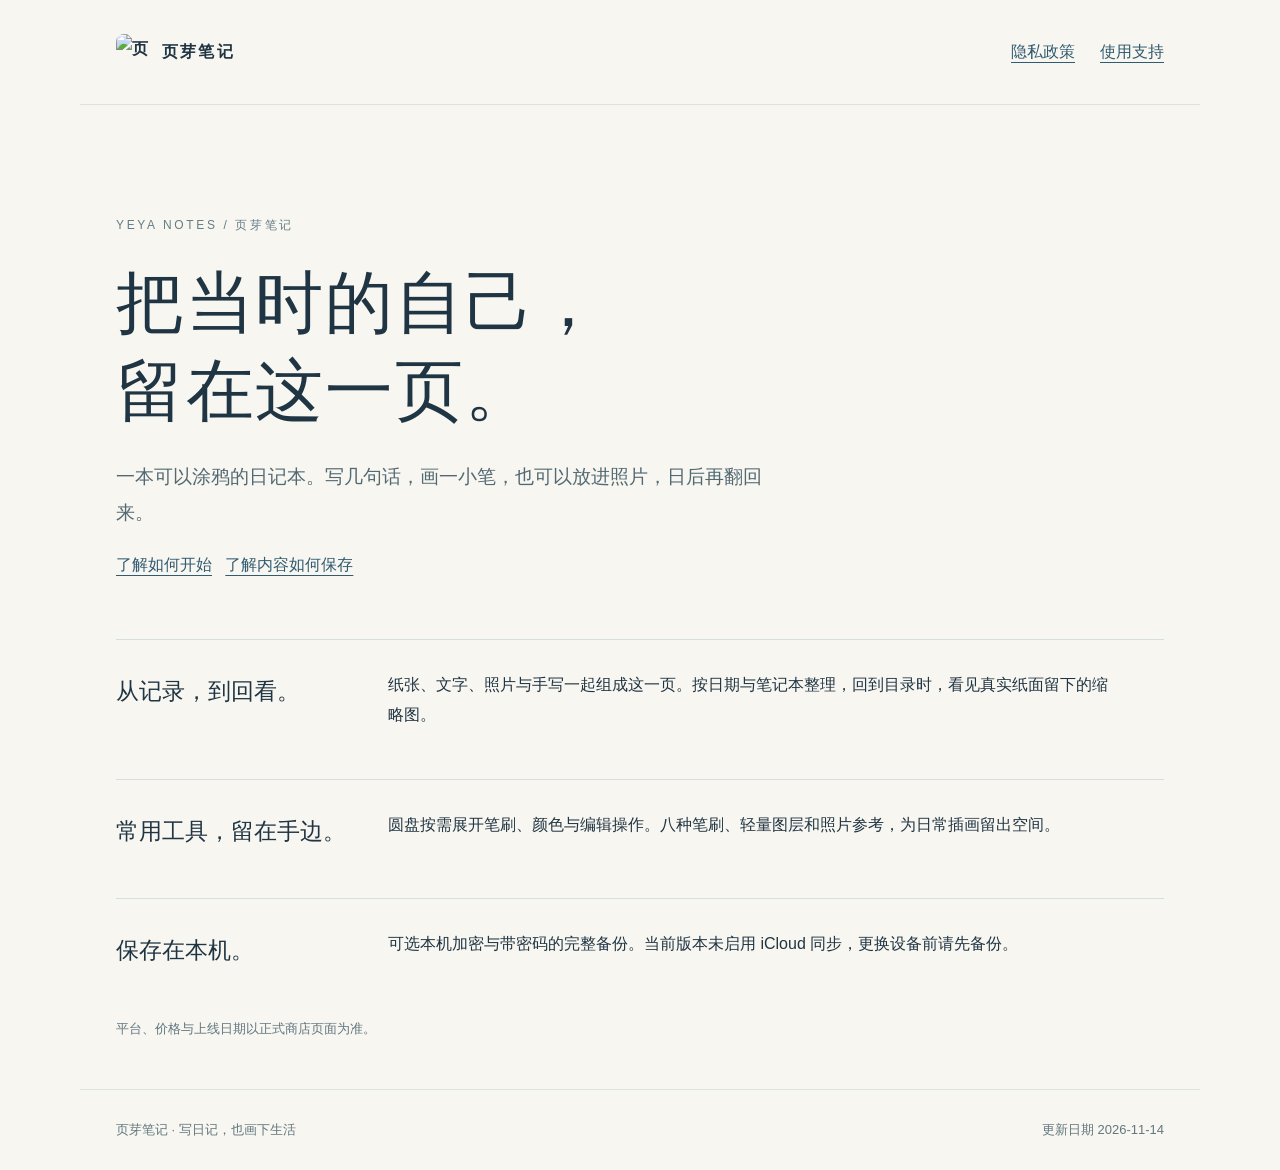
==== index.html @ a6630ebd "Publish Yeya Notes support and privacy pages" ====
<!doctype html><html lang="zh-Hans"><head><meta charset="utf-8"><meta name="viewport" content="width=device-width,initial-scale=1"><meta name="robots" content="noindex,nofollow"><meta name="description" content="页芽笔记：可以涂鸦的日记本。隐私与使用支持。"><title>可以涂鸦的日记本 · 页芽笔记</title><link rel="stylesheet" href="style.css"></head><body><header><a class="brand" href="index.html"><img src="media/app-icon.png" alt="页芽笔记双叶芽图标" width="36" height="36">页芽笔记</a><nav aria-label="站点导航"><a href="privacy.html" >隐私政策</a><a href="support.html" >使用支持</a></nav></header><main id="main"><div class="hero"><span class="eyebrow">YEYA NOTES / 页芽笔记</span><h1>把当时的自己，<br>留在这一页。</h1><p class="lead">一本可以涂鸦的日记本。写几句话，画一小笔，也可以放进照片，日后再翻回来。</p><p><a href="support.html">了解如何开始</a> &nbsp; <a href="privacy.html">了解内容如何保存</a></p></div><section class="line"><h2>从记录，到回看。</h2><p>纸张、文字、照片与手写一起组成这一页。按日期与笔记本整理，回到目录时，看见真实纸面留下的缩略图。</p></section><section class="line"><h2>常用工具，留在手边。</h2><p>圆盘按需展开笔刷、颜色与编辑操作。八种笔刷、轻量图层和照片参考，为日常插画留出空间。</p></section><section class="line"><h2>保存在本机。</h2><p>可选本机加密与带密码的完整备份。当前版本未启用 iCloud 同步，更换设备前请先备份。</p></section><p class="small">平台、价格与上线日期以正式商店页面为准。</p></main><footer><span>页芽笔记 · 写日记，也画下生活</span><span>更新日期 2026-11-14</span></footer></body></html>
---- style.css ----
*{box-sizing:border-box}html{scroll-behavior:smooth}body{margin:0;background:#f8f6f0;color:#203543;font:16px/1.85 -apple-system,BlinkMacSystemFont,'PingFang SC',sans-serif}a{color:#315b70;text-underline-offset:5px}a:focus-visible,summary:focus-visible{outline:3px solid #388ca7;outline-offset:6px}header,main,footer{max-width:1120px;margin:auto;padding:28px 36px}header{display:flex;align-items:center;justify-content:space-between;gap:20px;border-bottom:1px solid #dce2e0}.brand{font-weight:650;letter-spacing:.14em;text-decoration:none;color:inherit}nav{display:flex;gap:25px}.notice{background:#e8eef0;border-bottom:1px solid #d7e1e5;color:#355363;font-size:13px;padding:9px 24px;text-align:center}.eyebrow{font-size:12px;letter-spacing:.22em;color:#657d85}.hero{padding:76px 0 40px;max-width:800px}h1{font:500 clamp(34px,6vw,68px)/1.3 'Songti SC','Noto Serif CJK SC',serif;letter-spacing:.025em;margin:20px 0 24px}h2{font-size:23px;font-weight:550;margin:0 0 15px}p{margin:0 0 20px}.lead{font-size:19px;max-width:680px;color:#526973}.line{border-top:1px solid #d5dfdf;padding:30px 0;display:grid;grid-template-columns:240px 1fr;gap:32px}.line p{max-width:720px}.toc{display:flex;flex-wrap:wrap;gap:12px 22px;font-size:14px;padding:15px 0 40px}.small{font-size:13px;color:#627780}footer{font-size:13px;color:#627780;border-top:1px solid #dce2e0;display:flex;justify-content:space-between;gap:20px}.screens{display:grid;grid-template-columns:repeat(2,minmax(0,1fr));gap:24px;margin:30px 0 70px}figure{margin:0}figure img{display:block;width:100%;height:auto;border-radius:18px;box-shadow:0 10px 35px #23384612}figcaption{font-size:14px;color:#627780;margin-top:10px}details{padding:21px 0;border-top:1px solid #d5dfdf}summary{cursor:pointer;font-size:19px;min-height:44px;display:flex;align-items:center;justify-content:space-between}summary:after{content:'＋';font-size:18px;color:#73909b}details[open] summary:after{content:'－'}details p{padding:16px 0 0;max-width:800px}.contact{padding:35px;background:#e9efee;border-radius:14px;margin:40px 0}.muted{color:#627780}@media(max-width:640px){header,main,footer{padding-left:22px;padding-right:22px}nav{gap:15px;font-size:14px}.hero{padding-top:40px}.line{grid-template-columns:1fr;gap:3px;padding:24px 0}.screens{grid-template-columns:1fr}footer{flex-direction:column;gap:4px}}@media(prefers-reduced-motion:reduce){html{scroll-behavior:auto}}header a,.toc a{min-height:44px;display:inline-flex;align-items:center}header a{padding:6px 0}.brand{gap:10px}.brand img{border-radius:8px;flex-shrink:0}.toc a{padding:6px 0}.line{scroll-margin-top:20px}
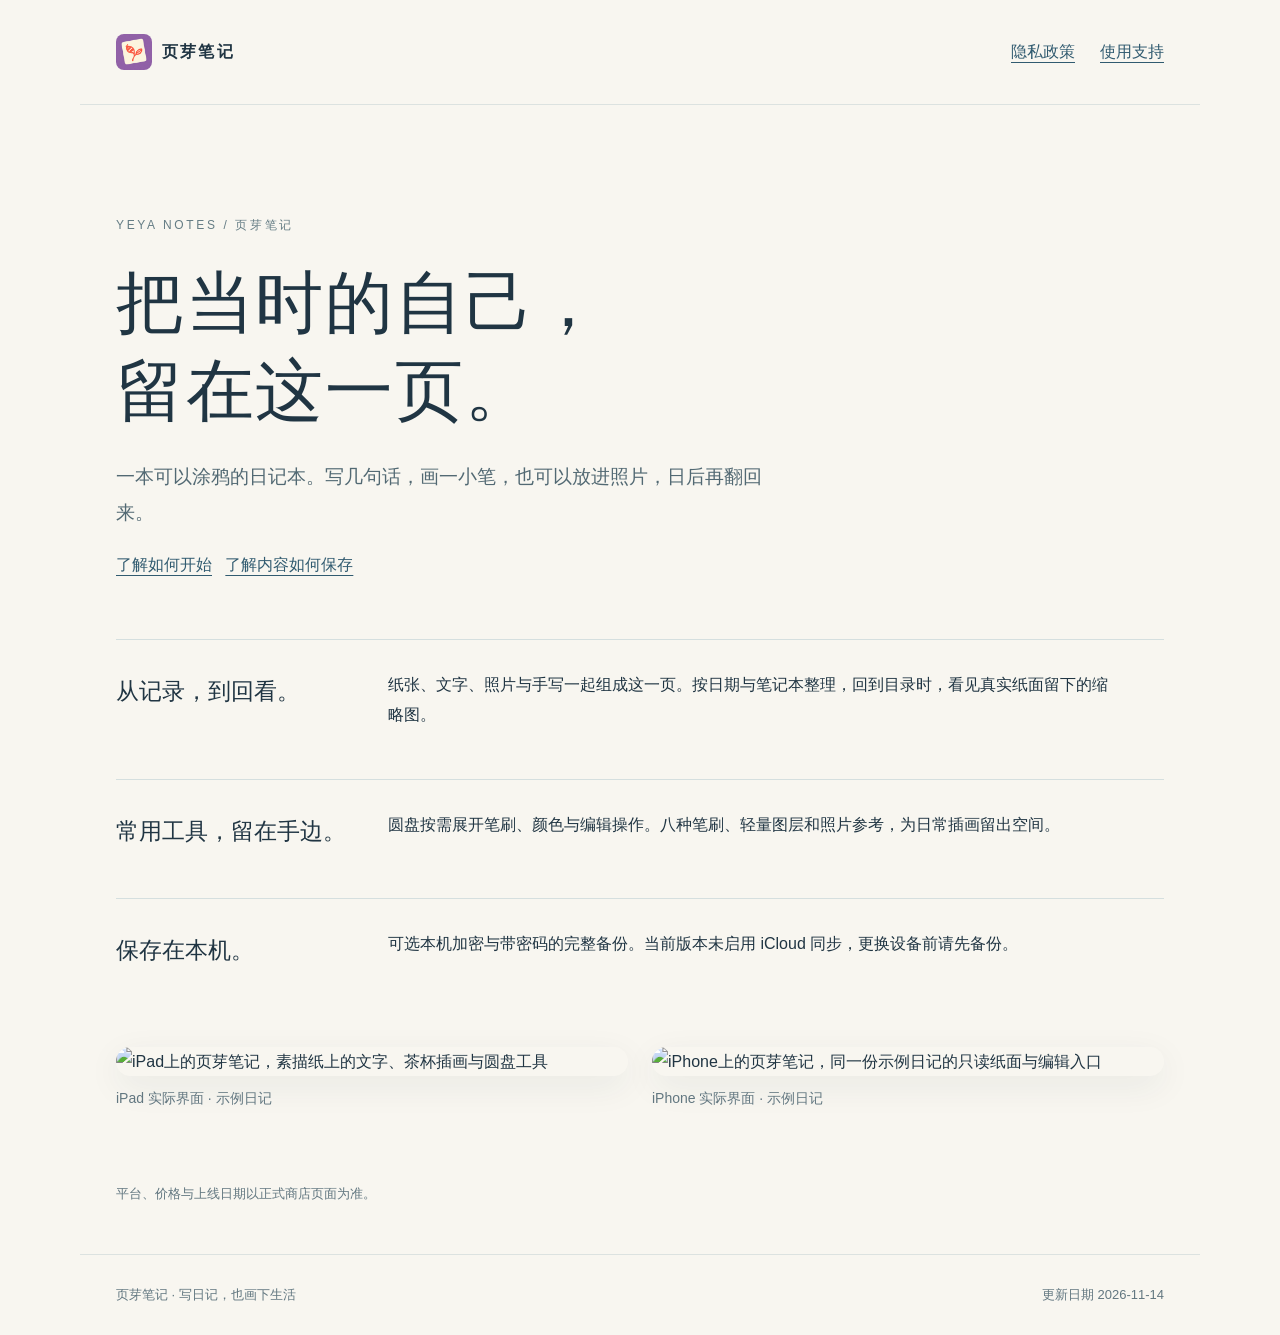
==== commit 846aedb1: "Load lightweight sample images on demand" ====
--- a/index.html
+++ b/index.html
@@ -1 +1 @@
-<!doctype html><html lang="zh-Hans"><head><meta charset="utf-8"><meta name="viewport" content="width=device-width,initial-scale=1"><meta name="robots" content="noindex,nofollow"><meta name="description" content="页芽笔记：可以涂鸦的日记本。隐私与使用支持。"><title>可以涂鸦的日记本 · 页芽笔记</title><link rel="stylesheet" href="style.css"></head><body><header><a class="brand" href="index.html"><img src="media/app-icon.png" alt="页芽笔记双叶芽图标" width="36" height="36">页芽笔记</a><nav aria-label="站点导航"><a href="privacy.html" >隐私政策</a><a href="support.html" >使用支持</a></nav></header><main id="main"><div class="hero"><span class="eyebrow">YEYA NOTES / 页芽笔记</span><h1>把当时的自己，<br>留在这一页。</h1><p class="lead">一本可以涂鸦的日记本。写几句话，画一小笔，也可以放进照片，日后再翻回来。</p><p><a href="support.html">了解如何开始</a> &nbsp; <a href="privacy.html">了解内容如何保存</a></p></div><section class="line"><h2>从记录，到回看。</h2><p>纸张、文字、照片与手写一起组成这一页。按日期与笔记本整理，回到目录时，看见真实纸面留下的缩略图。</p></section><section class="line"><h2>常用工具，留在手边。</h2><p>圆盘按需展开笔刷、颜色与编辑操作。八种笔刷、轻量图层和照片参考，为日常插画留出空间。</p></section><section class="line"><h2>保存在本机。</h2><p>可选本机加密与带密码的完整备份。当前版本未启用 iCloud 同步，更换设备前请先备份。</p></section><p class="small">平台、价格与上线日期以正式商店页面为准。</p></main><footer><span>页芽笔记 · 写日记，也画下生活</span><span>更新日期 2026-11-14</span></footer></body></html>+<!doctype html><html lang="zh-Hans"><head><meta charset="utf-8"><meta name="viewport" content="width=device-width,initial-scale=1"><meta name="robots" content="noindex,nofollow"><meta name="description" content="页芽笔记：可以涂鸦的日记本。隐私与使用支持。"><title>可以涂鸦的日记本 · 页芽笔记</title><link rel="stylesheet" href="style.css"></head><body><header><a class="brand" href="index.html"><img src="media/app-icon.png" alt="页芽笔记双叶芽图标" width="36" height="36">页芽笔记</a><nav aria-label="站点导航"><a href="privacy.html" >隐私政策</a><a href="support.html" >使用支持</a></nav></header><main id="main"><div class="hero"><span class="eyebrow">YEYA NOTES / 页芽笔记</span><h1>把当时的自己，<br>留在这一页。</h1><p class="lead">一本可以涂鸦的日记本。写几句话，画一小笔，也可以放进照片，日后再翻回来。</p><p><a href="support.html">了解如何开始</a> &nbsp; <a href="privacy.html">了解内容如何保存</a></p></div><section class="line"><h2>从记录，到回看。</h2><p>纸张、文字、照片与手写一起组成这一页。按日期与笔记本整理，回到目录时，看见真实纸面留下的缩略图。</p></section><section class="line"><h2>常用工具，留在手边。</h2><p>圆盘按需展开笔刷、颜色与编辑操作。八种笔刷、轻量图层和照片参考，为日常插画留出空间。</p></section><section class="line"><h2>保存在本机。</h2><p>可选本机加密与带密码的完整备份。当前版本未启用 iCloud 同步，更换设备前请先备份。</p></section><section aria-label="实际应用界面" class="screens"><figure><img loading="lazy" decoding="async" src="media/ipad-editor.webp" alt="iPad上的页芽笔记，素描纸上的文字、茶杯插画与圆盘工具"><figcaption>iPad 实际界面 · 示例日记</figcaption></figure><figure><img loading="lazy" decoding="async" src="media/iphone-editor.webp" alt="iPhone上的页芽笔记，同一份示例日记的只读纸面与编辑入口"><figcaption>iPhone 实际界面 · 示例日记</figcaption></figure></section><p class="small">平台、价格与上线日期以正式商店页面为准。</p></main><footer><span>页芽笔记 · 写日记，也画下生活</span><span>更新日期 2026-11-14</span></footer></body></html>
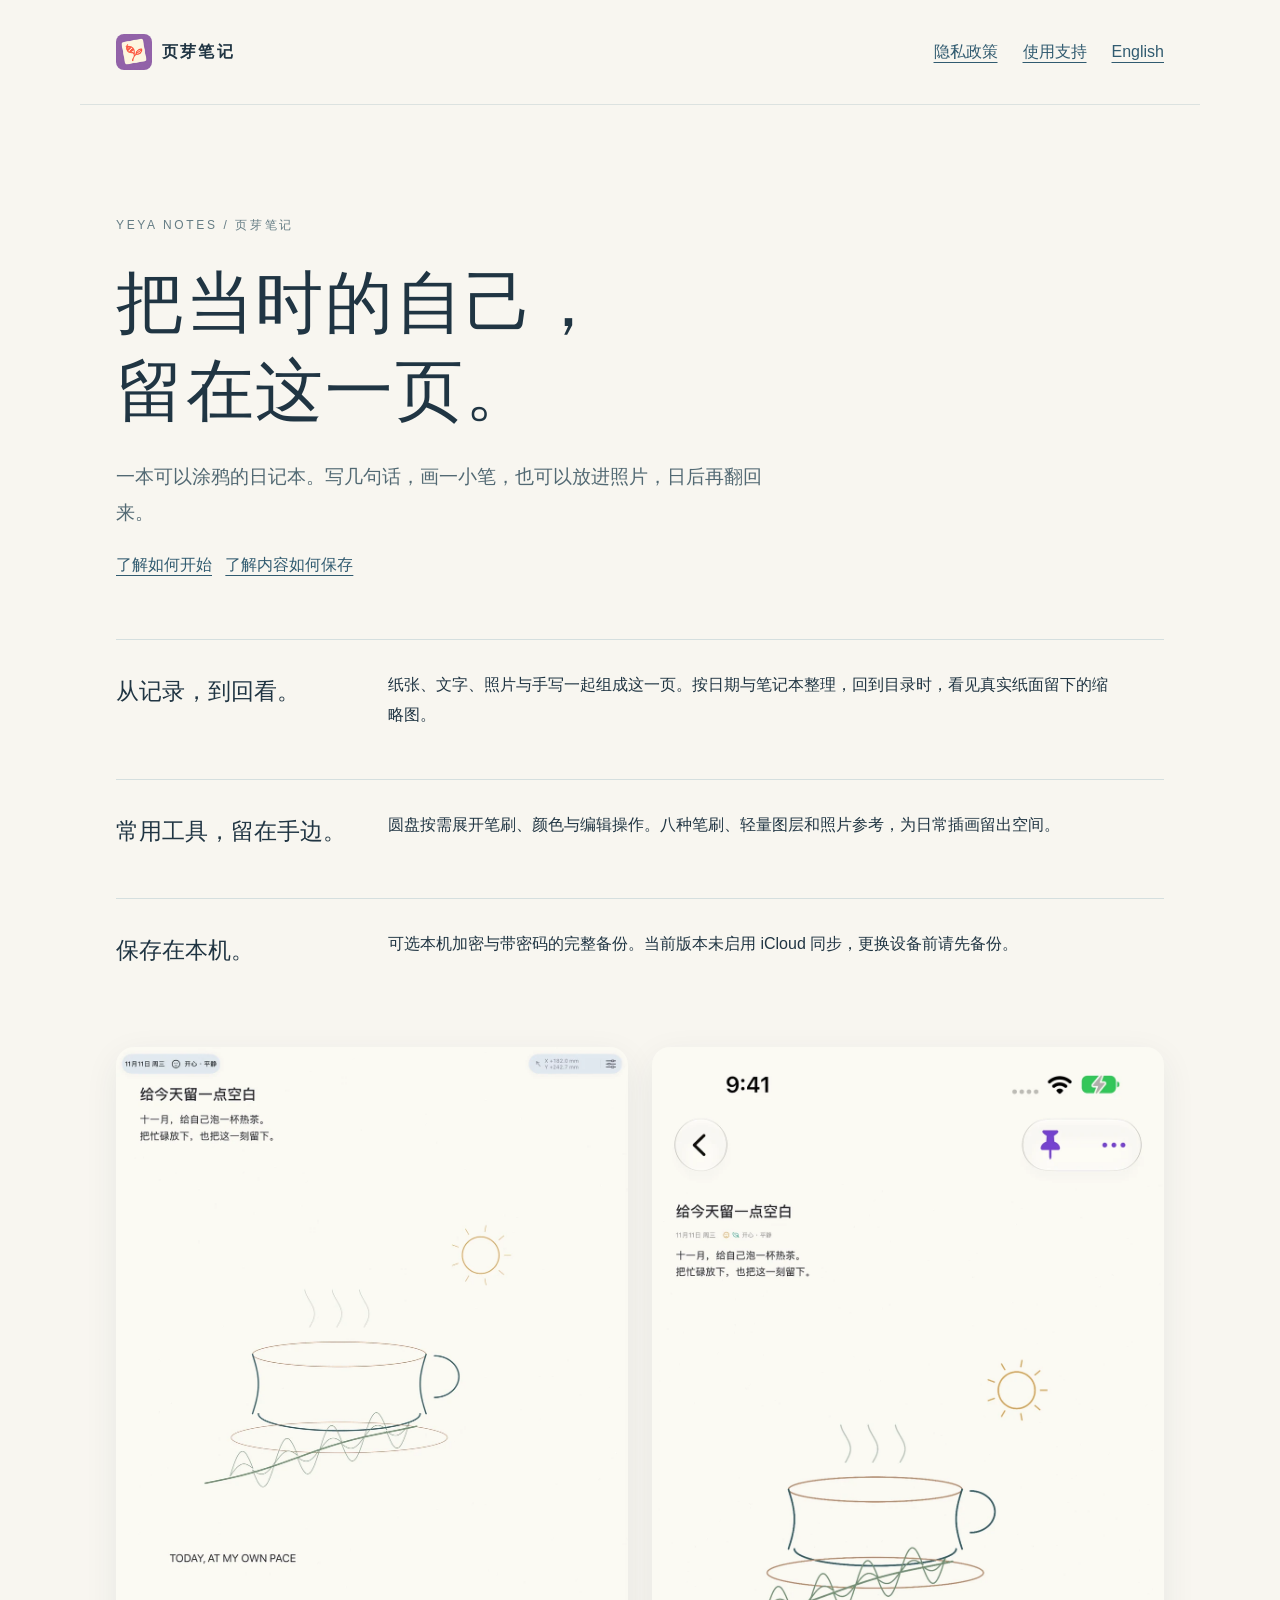
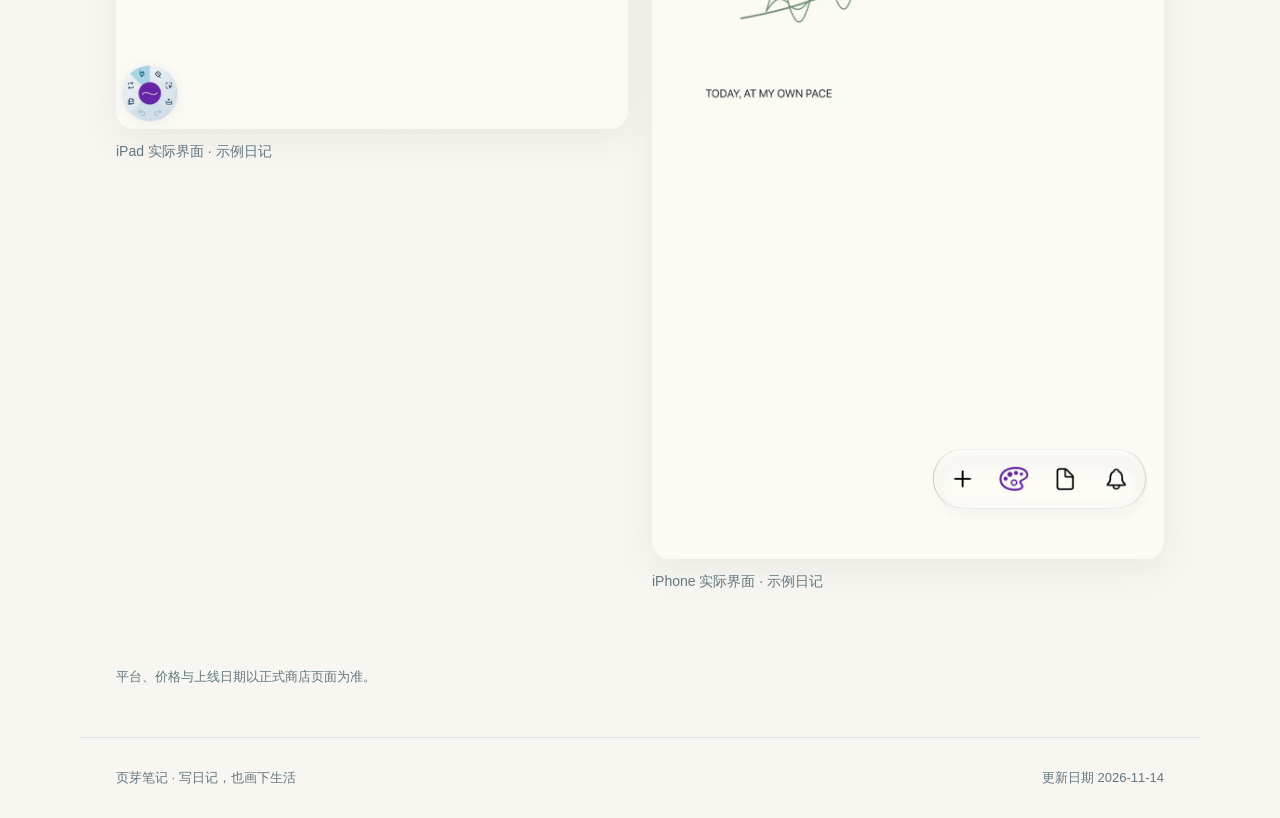
==== commit 957f13e0: "Add English privacy and support pages" ====
--- a/index.html
+++ b/index.html
@@ -1 +1 @@
-<!doctype html><html lang="zh-Hans"><head><meta charset="utf-8"><meta name="viewport" content="width=device-width,initial-scale=1"><meta name="robots" content="noindex,nofollow"><meta name="description" content="页芽笔记：可以涂鸦的日记本。隐私与使用支持。"><title>可以涂鸦的日记本 · 页芽笔记</title><link rel="stylesheet" href="style.css"></head><body><header><a class="brand" href="index.html"><img src="media/app-icon.png" alt="页芽笔记双叶芽图标" width="36" height="36">页芽笔记</a><nav aria-label="站点导航"><a href="privacy.html" >隐私政策</a><a href="support.html" >使用支持</a></nav></header><main id="main"><div class="hero"><span class="eyebrow">YEYA NOTES / 页芽笔记</span><h1>把当时的自己，<br>留在这一页。</h1><p class="lead">一本可以涂鸦的日记本。写几句话，画一小笔，也可以放进照片，日后再翻回来。</p><p><a href="support.html">了解如何开始</a> &nbsp; <a href="privacy.html">了解内容如何保存</a></p></div><section class="line"><h2>从记录，到回看。</h2><p>纸张、文字、照片与手写一起组成这一页。按日期与笔记本整理，回到目录时，看见真实纸面留下的缩略图。</p></section><section class="line"><h2>常用工具，留在手边。</h2><p>圆盘按需展开笔刷、颜色与编辑操作。八种笔刷、轻量图层和照片参考，为日常插画留出空间。</p></section><section class="line"><h2>保存在本机。</h2><p>可选本机加密与带密码的完整备份。当前版本未启用 iCloud 同步，更换设备前请先备份。</p></section><section aria-label="实际应用界面" class="screens"><figure><img loading="lazy" decoding="async" src="media/ipad-editor.webp" alt="iPad上的页芽笔记，素描纸上的文字、茶杯插画与圆盘工具"><figcaption>iPad 实际界面 · 示例日记</figcaption></figure><figure><img loading="lazy" decoding="async" src="media/iphone-editor.webp" alt="iPhone上的页芽笔记，同一份示例日记的只读纸面与编辑入口"><figcaption>iPhone 实际界面 · 示例日记</figcaption></figure></section><p class="small">平台、价格与上线日期以正式商店页面为准。</p></main><footer><span>页芽笔记 · 写日记，也画下生活</span><span>更新日期 2026-11-14</span></footer></body></html>+<!doctype html><html lang="zh-Hans"><head><meta charset="utf-8"><meta name="viewport" content="width=device-width,initial-scale=1"><meta name="robots" content="noindex,nofollow"><meta name="description" content="页芽笔记：可以涂鸦的日记本。隐私与使用支持。"><title>可以涂鸦的日记本 · 页芽笔记</title><link rel="icon" href="media/app-icon.png" type="image/png"><link rel="stylesheet" href="style.css"></head><body><header><a class="brand" href="index.html"><img src="media/app-icon.png" alt="页芽笔记双叶芽图标" width="36" height="36">页芽笔记</a><nav aria-label="站点导航"><a href="privacy.html" >隐私政策</a><a href="support.html" >使用支持</a><a href="index-en.html" lang="en" hreflang="en">English</a></nav></header><main id="main"><div class="hero"><span class="eyebrow">YEYA NOTES / 页芽笔记</span><h1>把当时的自己，<br>留在这一页。</h1><p class="lead">一本可以涂鸦的日记本。写几句话，画一小笔，也可以放进照片，日后再翻回来。</p><p><a href="support.html">了解如何开始</a> &nbsp; <a href="privacy.html">了解内容如何保存</a></p></div><section class="line"><h2>从记录，到回看。</h2><p>纸张、文字、照片与手写一起组成这一页。按日期与笔记本整理，回到目录时，看见真实纸面留下的缩略图。</p></section><section class="line"><h2>常用工具，留在手边。</h2><p>圆盘按需展开笔刷、颜色与编辑操作。八种笔刷、轻量图层和照片参考，为日常插画留出空间。</p></section><section class="line"><h2>保存在本机。</h2><p>可选本机加密与带密码的完整备份。当前版本未启用 iCloud 同步，更换设备前请先备份。</p></section><section aria-label="实际应用界面" class="screens"><figure><img loading="lazy" decoding="async" src="media/ipad-editor.webp" alt="iPad上的页芽笔记，素描纸上的文字、茶杯插画与圆盘工具"><figcaption>iPad 实际界面 · 示例日记</figcaption></figure><figure><img loading="lazy" decoding="async" src="media/iphone-editor.webp" alt="iPhone上的页芽笔记，同一份示例日记的只读纸面与编辑入口"><figcaption>iPhone 实际界面 · 示例日记</figcaption></figure></section><p class="small">平台、价格与上线日期以正式商店页面为准。</p></main><footer><span>页芽笔记 · 写日记，也画下生活</span><span>更新日期 2026-11-14</span></footer></body></html>
--- a/style.css
+++ b/style.css
@@ -1 +1 @@
-*{box-sizing:border-box}html{scroll-behavior:smooth}body{margin:0;background:#f8f6f0;color:#203543;font:16px/1.85 -apple-system,BlinkMacSystemFont,'PingFang SC',sans-serif}a{color:#315b70;text-underline-offset:5px}a:focus-visible,summary:focus-visible{outline:3px solid #388ca7;outline-offset:6px}header,main,footer{max-width:1120px;margin:auto;padding:28px 36px}header{display:flex;align-items:center;justify-content:space-between;gap:20px;border-bottom:1px solid #dce2e0}.brand{font-weight:650;letter-spacing:.14em;text-decoration:none;color:inherit}nav{display:flex;gap:25px}.notice{background:#e8eef0;border-bottom:1px solid #d7e1e5;color:#355363;font-size:13px;padding:9px 24px;text-align:center}.eyebrow{font-size:12px;letter-spacing:.22em;color:#657d85}.hero{padding:76px 0 40px;max-width:800px}h1{font:500 clamp(34px,6vw,68px)/1.3 'Songti SC','Noto Serif CJK SC',serif;letter-spacing:.025em;margin:20px 0 24px}h2{font-size:23px;font-weight:550;margin:0 0 15px}p{margin:0 0 20px}.lead{font-size:19px;max-width:680px;color:#526973}.line{border-top:1px solid #d5dfdf;padding:30px 0;display:grid;grid-template-columns:240px 1fr;gap:32px}.line p{max-width:720px}.toc{display:flex;flex-wrap:wrap;gap:12px 22px;font-size:14px;padding:15px 0 40px}.small{font-size:13px;color:#627780}footer{font-size:13px;color:#627780;border-top:1px solid #dce2e0;display:flex;justify-content:space-between;gap:20px}.screens{display:grid;grid-template-columns:repeat(2,minmax(0,1fr));gap:24px;margin:30px 0 70px}figure{margin:0}figure img{display:block;width:100%;height:auto;border-radius:18px;box-shadow:0 10px 35px #23384612}figcaption{font-size:14px;color:#627780;margin-top:10px}details{padding:21px 0;border-top:1px solid #d5dfdf}summary{cursor:pointer;font-size:19px;min-height:44px;display:flex;align-items:center;justify-content:space-between}summary:after{content:'＋';font-size:18px;color:#73909b}details[open] summary:after{content:'－'}details p{padding:16px 0 0;max-width:800px}.contact{padding:35px;background:#e9efee;border-radius:14px;margin:40px 0}.muted{color:#627780}@media(max-width:640px){header,main,footer{padding-left:22px;padding-right:22px}nav{gap:15px;font-size:14px}.hero{padding-top:40px}.line{grid-template-columns:1fr;gap:3px;padding:24px 0}.screens{grid-template-columns:1fr}footer{flex-direction:column;gap:4px}}@media(prefers-reduced-motion:reduce){html{scroll-behavior:auto}}header a,.toc a{min-height:44px;display:inline-flex;align-items:center}header a{padding:6px 0}.brand{gap:10px}.brand img{border-radius:8px;flex-shrink:0}.toc a{padding:6px 0}.line{scroll-margin-top:20px}+*{box-sizing:border-box}html{scroll-behavior:smooth}body{margin:0;background:#f8f6f0;color:#203543;font:16px/1.85 -apple-system,BlinkMacSystemFont,'PingFang SC',sans-serif}a{color:#315b70;text-underline-offset:5px}a:focus-visible,summary:focus-visible{outline:3px solid #388ca7;outline-offset:6px}header,main,footer{max-width:1120px;margin:auto;padding:28px 36px}header{display:flex;align-items:center;justify-content:space-between;gap:20px;border-bottom:1px solid #dce2e0}.brand{font-weight:650;letter-spacing:.14em;text-decoration:none;color:inherit}nav{display:flex;gap:25px}.notice{background:#e8eef0;border-bottom:1px solid #d7e1e5;color:#355363;font-size:13px;padding:9px 24px;text-align:center}.eyebrow{font-size:12px;letter-spacing:.22em;color:#657d85}.hero{padding:76px 0 40px;max-width:800px}h1{font:500 clamp(34px,6vw,68px)/1.3 'Songti SC','Noto Serif CJK SC',serif;letter-spacing:.025em;margin:20px 0 24px}h2{font-size:23px;font-weight:550;margin:0 0 15px}p{margin:0 0 20px}.lead{font-size:19px;max-width:680px;color:#526973}.line{border-top:1px solid #d5dfdf;padding:30px 0;display:grid;grid-template-columns:240px 1fr;gap:32px}.line p{max-width:720px}.toc{display:flex;flex-wrap:wrap;gap:12px 22px;font-size:14px;padding:15px 0 40px}.small{font-size:13px;color:#627780}footer{font-size:13px;color:#627780;border-top:1px solid #dce2e0;display:flex;justify-content:space-between;gap:20px}.screens{display:grid;grid-template-columns:repeat(2,minmax(0,1fr));gap:24px;margin:30px 0 70px}figure{margin:0}figure img{display:block;width:100%;height:auto;border-radius:18px;box-shadow:0 10px 35px #23384612}figcaption{font-size:14px;color:#627780;margin-top:10px}details{padding:21px 0;border-top:1px solid #d5dfdf}summary{cursor:pointer;font-size:19px;min-height:44px;display:flex;align-items:center;justify-content:space-between}summary:after{content:'＋';font-size:18px;color:#73909b}details[open] summary:after{content:'－'}details p{padding:16px 0 0;max-width:800px}.contact{padding:35px;background:#e9efee;border-radius:14px;margin:40px 0}.muted{color:#627780}@media(max-width:640px){header,main,footer{padding-left:22px;padding-right:22px}nav{gap:15px;font-size:14px}.hero{padding-top:40px}.line{grid-template-columns:1fr;gap:3px;padding:24px 0}.screens{grid-template-columns:1fr}footer{flex-direction:column;gap:4px}}@media(prefers-reduced-motion:reduce){html{scroll-behavior:auto}}header a,.toc a{min-height:44px;display:inline-flex;align-items:center}header a{padding:6px 0}.brand{gap:10px}.brand img{border-radius:8px;flex-shrink:0}.toc a{padding:6px 0}.line{scroll-margin-top:20px}@media(max-width:700px){header{flex-wrap:wrap;gap:8px}nav{flex-wrap:wrap;column-gap:20px;row-gap:0}}
